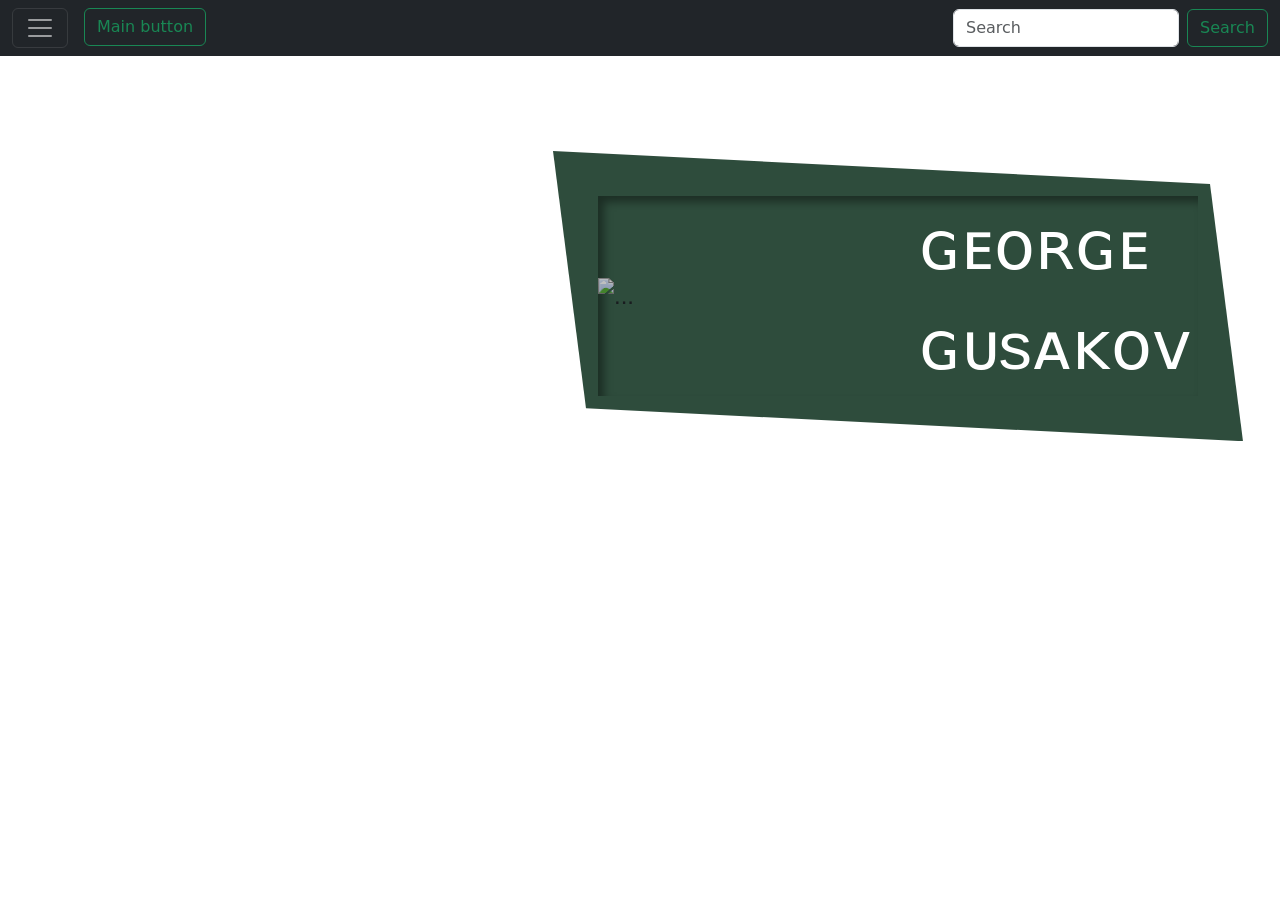
==== index.html @ 3429ca63 "1.1 Version" ====
<!doctype html>
<html lang="ru">
<head>
    <!-- Обязательные метатеги -->
    <meta charset="utf-8">
    <meta name="viewport" content="width=device-width, initial-scale=1">

    <!-- Bootstrap CSS -->
    <link href="https://cdn.jsdelivr.net/npm/bootstrap@5.1.1/dist/css/bootstrap.min.css" rel="stylesheet" integrity="sha384-F3w7mX95PdgyTmZZMECAngseQB83DfGTowi0iMjiWaeVhAn4FJkqJByhZMI3AhiU" crossorigin="anonymous">
    <link href="Main.css" rel="stylesheet">
    <title>Привет мир!</title>
</head>
<body>
<script src="https://cdn.jsdelivr.net/npm/bootstrap@5.1.1/dist/js/bootstrap.bundle.min.js" integrity="sha384-/bQdsTh/da6pkI1MST/rWKFNjaCP5gBSY4sEBT38Q/9RBh9AH40zEOg7Hlq2THRZ" crossorigin="anonymous"></script>

<nav class="navbar navbar-dark bg-dark">
    <div class="collapse" id="navbarToggleExternalContent">
        <div class="bg-dark p-4">
            <h5 class="text-white h4">Collapsed content</h5>
            <span class="text-muted">Toggleable via the navbar brand.</span>
        </div>
    </div>
    <div class="container-fluid">
        <div class="d-flex align-items-start">
            <button class="navbar-toggler" type="button" data-bs-toggle="collapse" data-bs-target="#navbarToggleExternalContent" aria-controls="navbarToggleExternalContent" aria-expanded="false" aria-label="Toggle navigation">
                <span class="navbar-toggler-icon"></span>
            </button>
            <button class="btn btn-outline-success mx-3" type="button">Main button</button>
        </div>
        <form class="d-flex">
            <input class="form-control me-2" type="search" placeholder="Search" aria-label="Search">
            <button class="btn btn-outline-success" type="submit">Search</button>
        </form>
    </div>
</nav>

<div class="container" style="margin-top: 5em;">
    <div class="card-special" style="width: 25em; background-color: #2e4c3c; float: right">
            <img src="images/Facetune_13-10-2020-15-27-39.jpeg" style="filter: brightness(75%)" class="card-img-top" alt="...">
            <div class="card-body">
                <p class="card-text" style="color: white; font-size: 5ch;">ɢᴇᴏʀɢᴇ ɢᴜsᴀᴋᴏᴠ</p>
            </div>
    </div>


</div>




</body>
</html>
---- Main.css ----
body {
    background-image: url(images/fon.jpeg); /* Путь к фоновому изображению */
    background-attachment: fixed; /* Фиксируем фон веб-страницы */
    background-position: center;
    background-size: cover;
}

.card-special{
   background-color: #FFF;
   position: relative;
   margin: 60px auto;
   display: flex;
   align-items: center;
   justify-content: center;
   font-size: 24px;
   font-family: 'Roboto Condensed', sans-serif;
   box-shadow: inset 6px 6px 8px 0 rgba(0,0,0,0.4);
}
.card-special:after,
.card-special:before {
    mix-blend-mode:multiply;
    filter:none;
    z-index: -1;
    content:'';
    width: calc(100% + 90px);
    height: calc(100% + 90px);
    position: absolute;
    animation: card-special 8s ease-in-out infinite;
}
@keyframes card-special {
    0%, 100% {
        clip-path: polygon(0 0, calc(100% - (33px)) calc(0% + (33px)), 100% 100%, calc(0% + (33px)) calc(100% - (33px)));
    }
    50% {
        clip-path: polygon(calc(0% + (33px)) calc(0% + (33px)), 100% 0, calc(100% - (33px)) calc(100% - (33px)), 0 100%);
    }
}
.card-special:after{
    animation-delay: -5s;
    background-color: #2e4c3c;
    clip-path: polygon(0 0, calc(100% - (33px)) calc(0% + (33px)), 100% 100%, calc(0% + (33px)) calc(100% - (33px)));
}
.card-special:before {
    background-color: #ffffff;
    clip-path: polygon(calc(0% + (33px)) calc(0% + (33px)), 100% 0, calc(100% - (33px)) calc(100% - (33px)), 0 100%);
}
.card-special:hover:after{
    animation-delay: 1s;
}
.card-special:hover:before,
.card-special:hover:after {
    animation-duration: 2s;
}
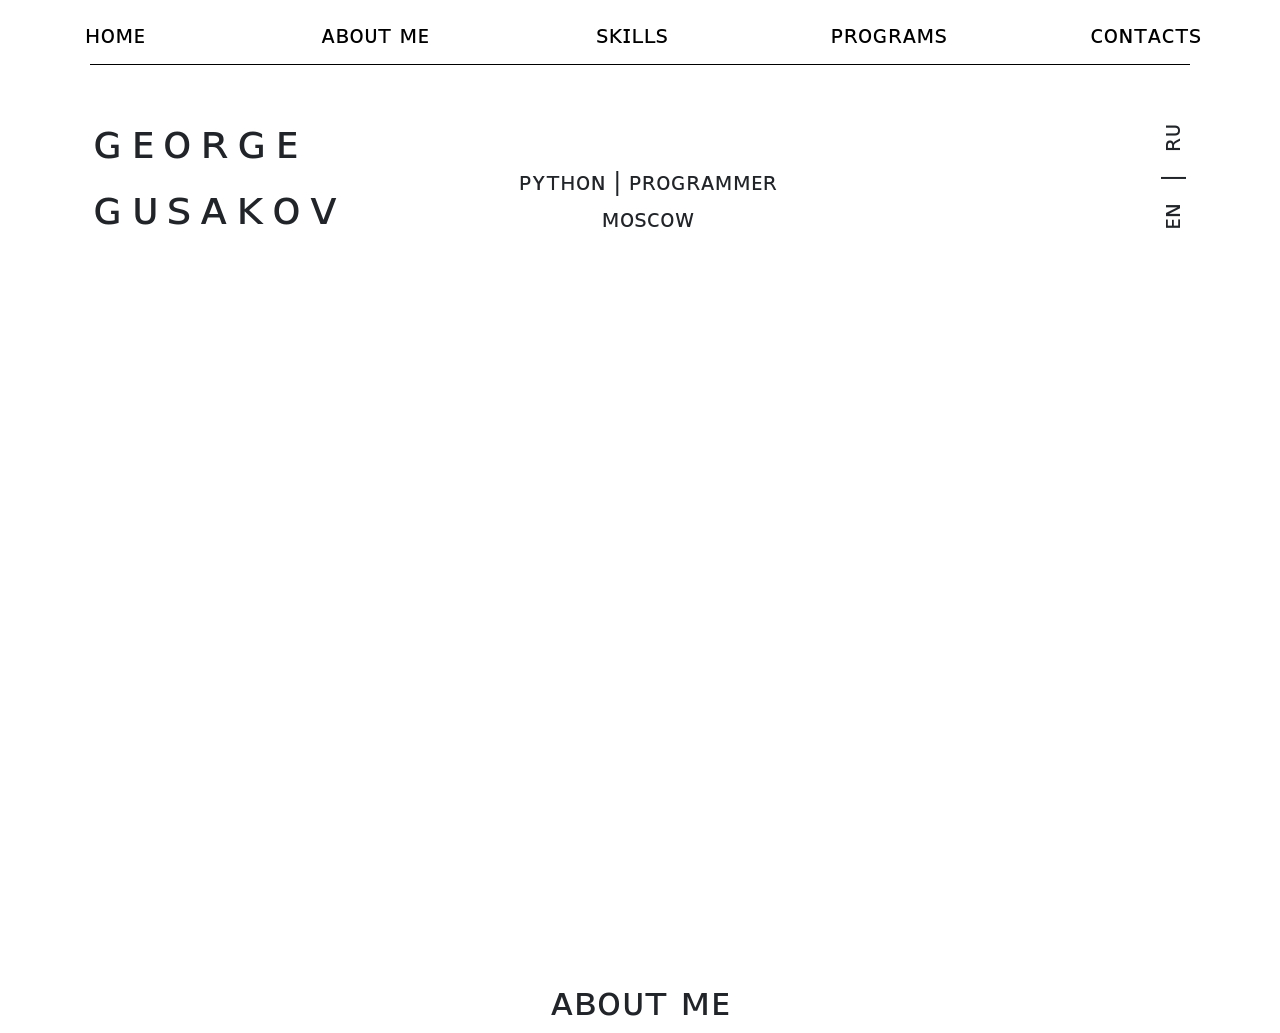
==== commit 9b595cf8: "1.1.1 Version" ====
--- a/index.html
+++ b/index.html
@@ -1,52 +1,61 @@
-<!doctype html>
-<html lang="ru">
+<!DOCTYPE html>
+<html lang="en">
 <head>
-    <!-- Обязательные метатеги -->
+    <!-- Required meta tags -->
     <meta charset="utf-8">
     <meta name="viewport" content="width=device-width, initial-scale=1">
 
     <!-- Bootstrap CSS -->
-    <link href="https://cdn.jsdelivr.net/npm/bootstrap@5.1.1/dist/css/bootstrap.min.css" rel="stylesheet" integrity="sha384-F3w7mX95PdgyTmZZMECAngseQB83DfGTowi0iMjiWaeVhAn4FJkqJByhZMI3AhiU" crossorigin="anonymous">
+    <link href="https://cdn.jsdelivr.net/npm/bootstrap@5.1.3/dist/css/bootstrap.min.css" rel="stylesheet" integrity="sha384-1BmE4kWBq78iYhFldvKuhfTAU6auU8tT94WrHftjDbrCEXSU1oBoqyl2QvZ6jIW3" crossorigin="anonymous">
     <link href="Main.css" rel="stylesheet">
-    <title>Привет мир!</title>
+    <title>ɢᴇᴏʀɢᴇ ɢᴜsᴀᴋᴏᴠ</title>
 </head>
 <body>
-<script src="https://cdn.jsdelivr.net/npm/bootstrap@5.1.1/dist/js/bootstrap.bundle.min.js" integrity="sha384-/bQdsTh/da6pkI1MST/rWKFNjaCP5gBSY4sEBT38Q/9RBh9AH40zEOg7Hlq2THRZ" crossorigin="anonymous"></script>
+<script src="https://cdn.jsdelivr.net/npm/bootstrap@5.1.3/dist/js/bootstrap.bundle.min.js" integrity="sha384-ka7Sk0Gln4gmtz2MlQnikT1wXgYsOg+OMhuP+IlRH9sENBO0LRn5q+8nbTov4+1p" crossorigin="anonymous"></script>
 
-<nav class="navbar navbar-dark bg-dark">
-    <div class="collapse" id="navbarToggleExternalContent">
-        <div class="bg-dark p-4">
-            <h5 class="text-white h4">Collapsed content</h5>
-            <span class="text-muted">Toggleable via the navbar brand.</span>
-        </div>
+<!--Header -->
+<div class="navbar">
+    <div class="navbar_group">
+        <a class="navbar_text" href="#Home" style="margin-left: -0.4rem;">ʜᴏᴍᴇ</a>
     </div>
-    <div class="container-fluid">
-        <div class="d-flex align-items-start">
-            <button class="navbar-toggler" type="button" data-bs-toggle="collapse" data-bs-target="#navbarToggleExternalContent" aria-controls="navbarToggleExternalContent" aria-expanded="false" aria-label="Toggle navigation">
-                <span class="navbar-toggler-icon"></span>
-            </button>
-            <button class="btn btn-outline-success mx-3" type="button">Main button</button>
-        </div>
-        <form class="d-flex">
-            <input class="form-control me-2" type="search" placeholder="Search" aria-label="Search">
-            <button class="btn btn-outline-success" type="submit">Search</button>
-        </form>
+    <div  class="navbar_group">
+    <a class="navbar_text" href="#About">ᴀʙᴏᴜᴛ ᴍᴇ</a>
     </div>
-</nav>
-
-<div class="container" style="margin-top: 5em;">
-    <div class="card-special" style="width: 25em; background-color: #2e4c3c; float: right">
-            <img src="images/Facetune_13-10-2020-15-27-39.jpeg" style="filter: brightness(75%)" class="card-img-top" alt="...">
-            <div class="card-body">
-                <p class="card-text" style="color: white; font-size: 5ch;">ɢᴇᴏʀɢᴇ ɢᴜsᴀᴋᴏᴠ</p>
-            </div>
+    <div class="navbar_group">
+    <a class="navbar_text" href="#Skills">sᴋɪʟʟs</a>
     </div>
+    <div class="navbar_group">
+    <a class="navbar_text" href="#Programs">ᴘʀᴏɢʀᴀᴍs</a>
+    </div>
+    <div class="navbar_group" style="margin-right: 1rem;">
+        <a class="navbar_text" href="#Contacts">ᴄᴏɴᴛᴀᴄᴛs</a>
+    </div>
+</div>
+<div class="navbar_border"></div>
 
 
+<div class="header_welcome" id="Home">
+    <div class="group_welcome">
+        <h1 class="name_welcome" style="margin-top: 1rem;">ɢᴇᴏʀɢᴇ</h1>
+        <h1 class="name_welcome">ɢᴜsᴀᴋᴏᴠ</h1>
+    </div>
+    <div class="group_welcome_about">
+        <h1 class="name_welcome_about">ᴘʏᴛʜᴏɴ | ᴘʀᴏɢʀᴀᴍᴍᴇʀ</h1>
+        <h1 class="name_welcome_about">ᴍᴏsᴄᴏᴡ</h1>
+    </div>
+    <div class="group_welcome_language">
+        <h1 class="name_welcome_language">ʀᴜ</h1>
+        <h1 class="name_welcome_language">|</h1>
+        <h1 class="name_welcome_language">ᴇɴ</h1>
+    </div>
 </div>
 
 
+<div class="img_welcome"></div>
 
+<div class="about_me_group" id="About">
+    <h1 class="about_me_header">ᴀʙᴏᴜᴛ ᴍᴇ</h1>
+</div>
 
 </body>
 </html>
--- a/Main.css
+++ b/Main.css
@@ -1,53 +1,117 @@
-body {
-    background-image: url(images/fon.jpeg); /* Путь к фоновому изображению */
-    background-attachment: fixed; /* Фиксируем фон веб-страницы */
-    background-position: center;
-    background-size: cover;
+.navbar {
+    margin-left: 1%;
+    width: 98%;
+    height: 4rem;
+
 }
 
-.card-special{
-   background-color: #FFF;
-   position: relative;
-   margin: 60px auto;
-   display: flex;
-   align-items: center;
-   justify-content: center;
-   font-size: 24px;
-   font-family: 'Roboto Condensed', sans-serif;
-   box-shadow: inset 6px 6px 8px 0 rgba(0,0,0,0.4);
+.navbar_text {
+    color: #000000;
+    font-size: 150%;
+    text-decoration: none; /* Добавляем подчеркивание при наведении курсора на ссылку */
+    transition: all 77ms;
+    position: absolute;
+    top: 50%;
+    margin-top: -0.625em;
 }
-.card-special:after,
-.card-special:before {
-    mix-blend-mode:multiply;
-    filter:none;
-    z-index: -1;
-    content:'';
-    width: calc(100% + 90px);
-    height: calc(100% + 90px);
-    position: absolute;
-    animation: card-special 8s ease-in-out infinite;
+
+.navbar_border {
+    border-bottom: #000000;
+    border-bottom-width: 1px;
+    border-bottom-style: solid;
+    width: 86%;
+    margin-left: 7%;
 }
-@keyframes card-special {
-    0%, 100% {
-        clip-path: polygon(0 0, calc(100% - (33px)) calc(0% + (33px)), 100% 100%, calc(0% + (33px)) calc(100% - (33px)));
-    }
-    50% {
-        clip-path: polygon(calc(0% + (33px)) calc(0% + (33px)), 100% 0, calc(100% - (33px)) calc(100% - (33px)), 0 100%);
-    }
+
+.navbar_text:hover {
+    letter-spacing: 0.2rem;
+    font-size: 200%;
+    color: #000000;
 }
-.card-special:after{
-    animation-delay: -5s;
-    background-color: #2e4c3c;
-    clip-path: polygon(0 0, calc(100% - (33px)) calc(0% + (33px)), 100% 100%, calc(0% + (33px)) calc(100% - (33px)));
+
+.navbar_group {
+    width: 16.8%;
+    height: 2.5rem;
+    display: flex;
+    justify-content: center; /*Центрирование по горизонтали*/
+    align-items: center;
 }
-.card-special:before {
-    background-color: #ffffff;
-    clip-path: polygon(calc(0% + (33px)) calc(0% + (33px)), 100% 0, calc(100% - (33px)) calc(100% - (33px)), 0 100%);
+
+.header_welcome {
+    margin: 2rem;
+    height: 10rem;
+    margin-left: 6%;
+    width: 88%;
 }
-.card-special:hover:after{
-    animation-delay: 1s;
+
+.group_welcome {
+    float: left;
+    width: 20%;
+    max-height: 10rem;
+    height: 10rem;
+    margin-right: 0;
 }
-.card-special:hover:before,
-.card-special:hover:after {
-    animation-duration: 2s;
+
+.name_welcome {
+    font-size: 3rem;
+    margin-left: 1rem;
+    letter-spacing: 0.5rem;
+    display: block;
 }
+
+.group_welcome_about {
+    float: left;
+    max-height: 6.5rem;
+    margin-top: 3.5rem;
+    width: 60%;
+    height: 10rem;
+    align-content: center;
+    text-align: center;
+}
+
+.name_welcome_about {
+    font-size: 1.5rem;
+    margin-left: 1rem;
+}
+
+
+.group_welcome_language {
+    width: 20%;
+    max-height: 10rem;
+    height: 10rem;
+
+    text-align: center;
+    writing-mode: vertical-rl;
+
+}
+
+.name_welcome_language {
+    display: inline-block;
+    font-size: 1.5rem;
+    margin-left: 1rem;
+    margin-top: 0.5rem;
+    -webkit-transform: rotate(-180deg);
+    -moz-transform: rotate(-180deg);
+    -o-transform: rotate(-180deg);
+    -ms-transform: rotate(-180deg);
+    transform: rotate(-180deg);
+}
+
+.img_welcome {
+    margin: 2rem;
+    height: 33rem;
+    margin-left: 8%;
+    width: 84%;
+    background: url(images/Welcome1.jpeg) no-repeat;
+    background-size: cover ;
+    background-position: top;
+}
+
+.about_me_group {
+    margin-top: 10rem;
+}
+
+.about_me_header {
+    text-align: center;
+}
+
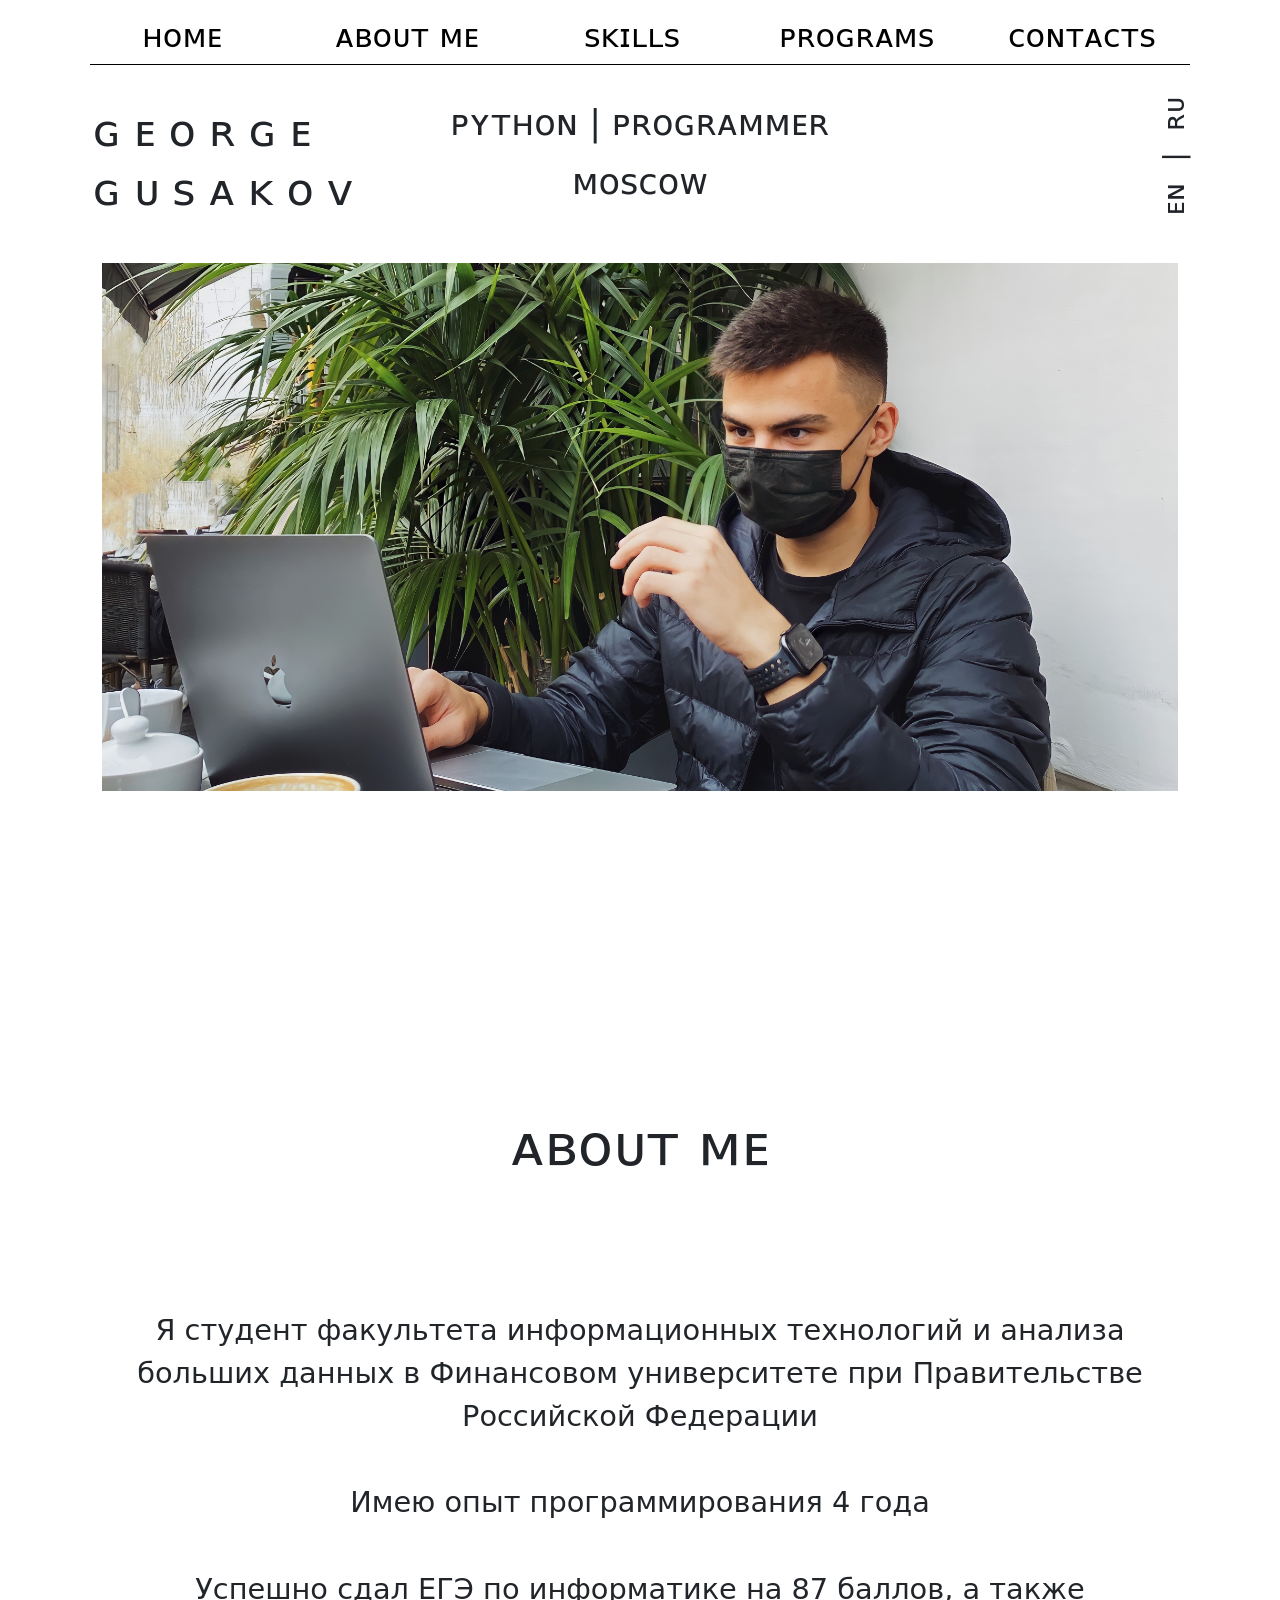
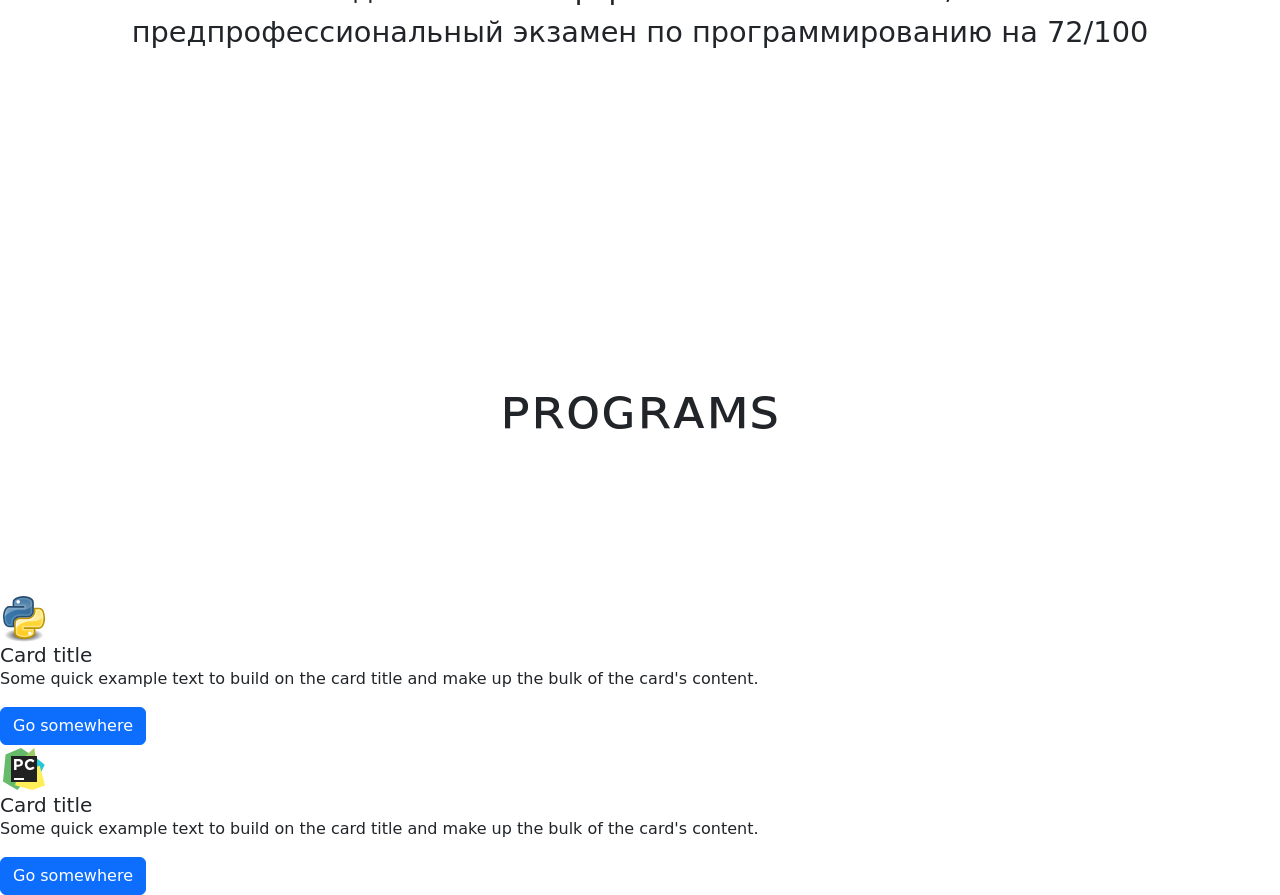
==== commit 657f0660: "1.1.1 Version" ====
--- a/index.html
+++ b/index.html
@@ -16,7 +16,7 @@
 <!--Header -->
 <div class="navbar">
     <div class="navbar_group">
-        <a class="navbar_text" href="#Home" style="margin-left: -0.4rem;">ʜᴏᴍᴇ</a>
+        <a class="navbar_text" href="#Home">ʜᴏᴍᴇ</a>
     </div>
     <div  class="navbar_group">
     <a class="navbar_text" href="#About">ᴀʙᴏᴜᴛ ᴍᴇ</a>
@@ -36,17 +36,17 @@
 
 <div class="header_welcome" id="Home">
     <div class="group_welcome">
-        <h1 class="name_welcome" style="margin-top: 1rem;">ɢᴇᴏʀɢᴇ</h1>
-        <h1 class="name_welcome">ɢᴜsᴀᴋᴏᴠ</h1>
+        <p class="name_welcome">ɢᴇᴏʀɢᴇ</p>
+        <p class="name_welcome">ɢᴜsᴀᴋᴏᴠ</p>
     </div>
     <div class="group_welcome_about">
-        <h1 class="name_welcome_about">ᴘʏᴛʜᴏɴ | ᴘʀᴏɢʀᴀᴍᴍᴇʀ</h1>
-        <h1 class="name_welcome_about">ᴍᴏsᴄᴏᴡ</h1>
+        <p class="name_welcome_about">ᴘʏᴛʜᴏɴ | ᴘʀᴏɢʀᴀᴍᴍᴇʀ</p>
+        <p class="name_welcome_about">ᴍᴏsᴄᴏᴡ</p>
     </div>
     <div class="group_welcome_language">
-        <h1 class="name_welcome_language">ʀᴜ</h1>
-        <h1 class="name_welcome_language">|</h1>
-        <h1 class="name_welcome_language">ᴇɴ</h1>
+        <p class="name_welcome_language">ʀᴜ</p>
+        <p class="name_welcome_language">|</p>
+        <p class="name_welcome_language">ᴇɴ</p>
     </div>
 </div>
 
@@ -54,8 +54,30 @@
 <div class="img_welcome"></div>
 
 <div class="about_me_group" id="About">
-    <h1 class="about_me_header">ᴀʙᴏᴜᴛ ᴍᴇ</h1>
+    <h1 class="block_header">ᴀʙᴏᴜᴛ ᴍᴇ</h1>
+    <p class="about_me_text">Я студент факультета информационных технологий и анализа больших
+        данных в Финансовом университете при Правительстве Российской Федерации<br><br>
+        Имею опыт программирования 4 года<br><br>Успешно сдал ЕГЭ по информатике на 87 баллов,
+        а также предпрофессиональный экзамен по программированию на 72/100</p>
 </div>
 
+<h1 class="block_header">ᴘʀᴏɢʀᴀᴍs</h1>
+<div class="programs_block">
+    <div class="block_programs">
+        <div class="card_program">
+            <img src="images/Python.svg" alt="...">
+            <h5 class="card-title">Card title</h5>
+            <p class="card-text">Some quick example text to build on the card title and make up the bulk of the card's content.</p>
+            <a href="#" class="btn btn-primary">Go somewhere</a>
+        </div>
+        <div class="card_program">
+            <img src="images/PyCharm.svg" alt="...">
+            <h5 class="card-title">Card title</h5>
+            <p class="card-text">Some quick example text to build on the card title and make up the bulk of the card's content.</p>
+            <a href="#" class="btn btn-primary">Go somewhere</a>
+        </div>
+    </div>
+
+</div>
 </body>
 </html>
--- a/Main.css
+++ b/Main.css
@@ -1,13 +1,14 @@
 .navbar {
-    margin-left: 1%;
-    width: 98%;
+    margin-left: 7%;
+    width: 86%;
     height: 4rem;
 
 }
 
+
 .navbar_text {
     color: #000000;
-    font-size: 150%;
+    font-size: calc(0.4em + 2vw);
     text-decoration: none; /* Добавляем подчеркивание при наведении курсора на ссылку */
     transition: all 77ms;
     position: absolute;
@@ -25,7 +26,7 @@
 
 .navbar_text:hover {
     letter-spacing: 0.2rem;
-    font-size: 200%;
+    font-size: calc(0.4em + 3vw);
     color: #000000;
 }
 
@@ -39,57 +40,62 @@
 
 .header_welcome {
     margin: 2rem;
-    height: 10rem;
+    height: calc(5em + 3vw);
     margin-left: 6%;
     width: 88%;
+
 }
 
 .group_welcome {
     float: left;
     width: 20%;
-    max-height: 10rem;
-    height: 10rem;
+    height: 100%;
     margin-right: 0;
 }
 
 .name_welcome {
-    font-size: 3rem;
+    width: 100%;
+    height: 50%;
+    font-size: calc(0.4em + 3vw);
+    margin: 0;
     margin-left: 1rem;
-    letter-spacing: 0.5rem;
-    display: block;
+    letter-spacing: 1vw;
 }
 
 .group_welcome_about {
     float: left;
-    max-height: 6.5rem;
-    margin-top: 3.5rem;
     width: 60%;
-    height: 10rem;
+    height: 100%;
     align-content: center;
     text-align: center;
 }
 
 .name_welcome_about {
-    font-size: 1.5rem;
-    margin-left: 1rem;
+    width: 100%;
+    height: 50%;
+    margin: 0;
+    font-size: calc(0.6em + 2vw);
 }
 
 
 .group_welcome_language {
     width: 20%;
-    max-height: 10rem;
-    height: 10rem;
-
-    text-align: center;
+    height: 100%;
     writing-mode: vertical-rl;
+    display: flex;
+    justify-content: space-between;
+    text-align: justify;
+    text-align-last: justify;
 
 }
 
 .name_welcome_language {
+    margin: 0;
+    line-height: 100%;
+    text-align: center;
     display: inline-block;
-    font-size: 1.5rem;
-    margin-left: 1rem;
-    margin-top: 0.5rem;
+    width: calc(0.6em + 2vw);
+    font-size: calc(0.2em + 2vw);
     -webkit-transform: rotate(-180deg);
     -moz-transform: rotate(-180deg);
     -o-transform: rotate(-180deg);
@@ -98,20 +104,42 @@
 }
 
 .img_welcome {
-    margin: 2rem;
+    margin: 3rem;
     height: 33rem;
     margin-left: 8%;
     width: 84%;
-    background: url(images/Welcome1.jpeg) no-repeat;
+    background: url(images/Welcome1.JPG) no-repeat;
     background-size: cover ;
     background-position: top;
 }
 
 .about_me_group {
-    margin-top: 10rem;
+    margin-top: 25%;
+    margin-bottom: 25%;
 }
 
-.about_me_header {
+.block_header {
     text-align: center;
+    font-size: calc(1.2em + 3vw);
+    margin-bottom: 10%;
 }
 
+.about_me_text {
+    font-size: calc(0.6em + 1.5vw);
+    text-align: center;
+    width: 80%;
+    margin-left: 10%;
+    margin-right: 10%;
+    margin-top: 10%;
+}
+
+.programs_block {
+    height: 100%;
+    width: 80%;
+    margin-left: 10%;
+    display: inline;
+}
+
+.card_program {
+
+}
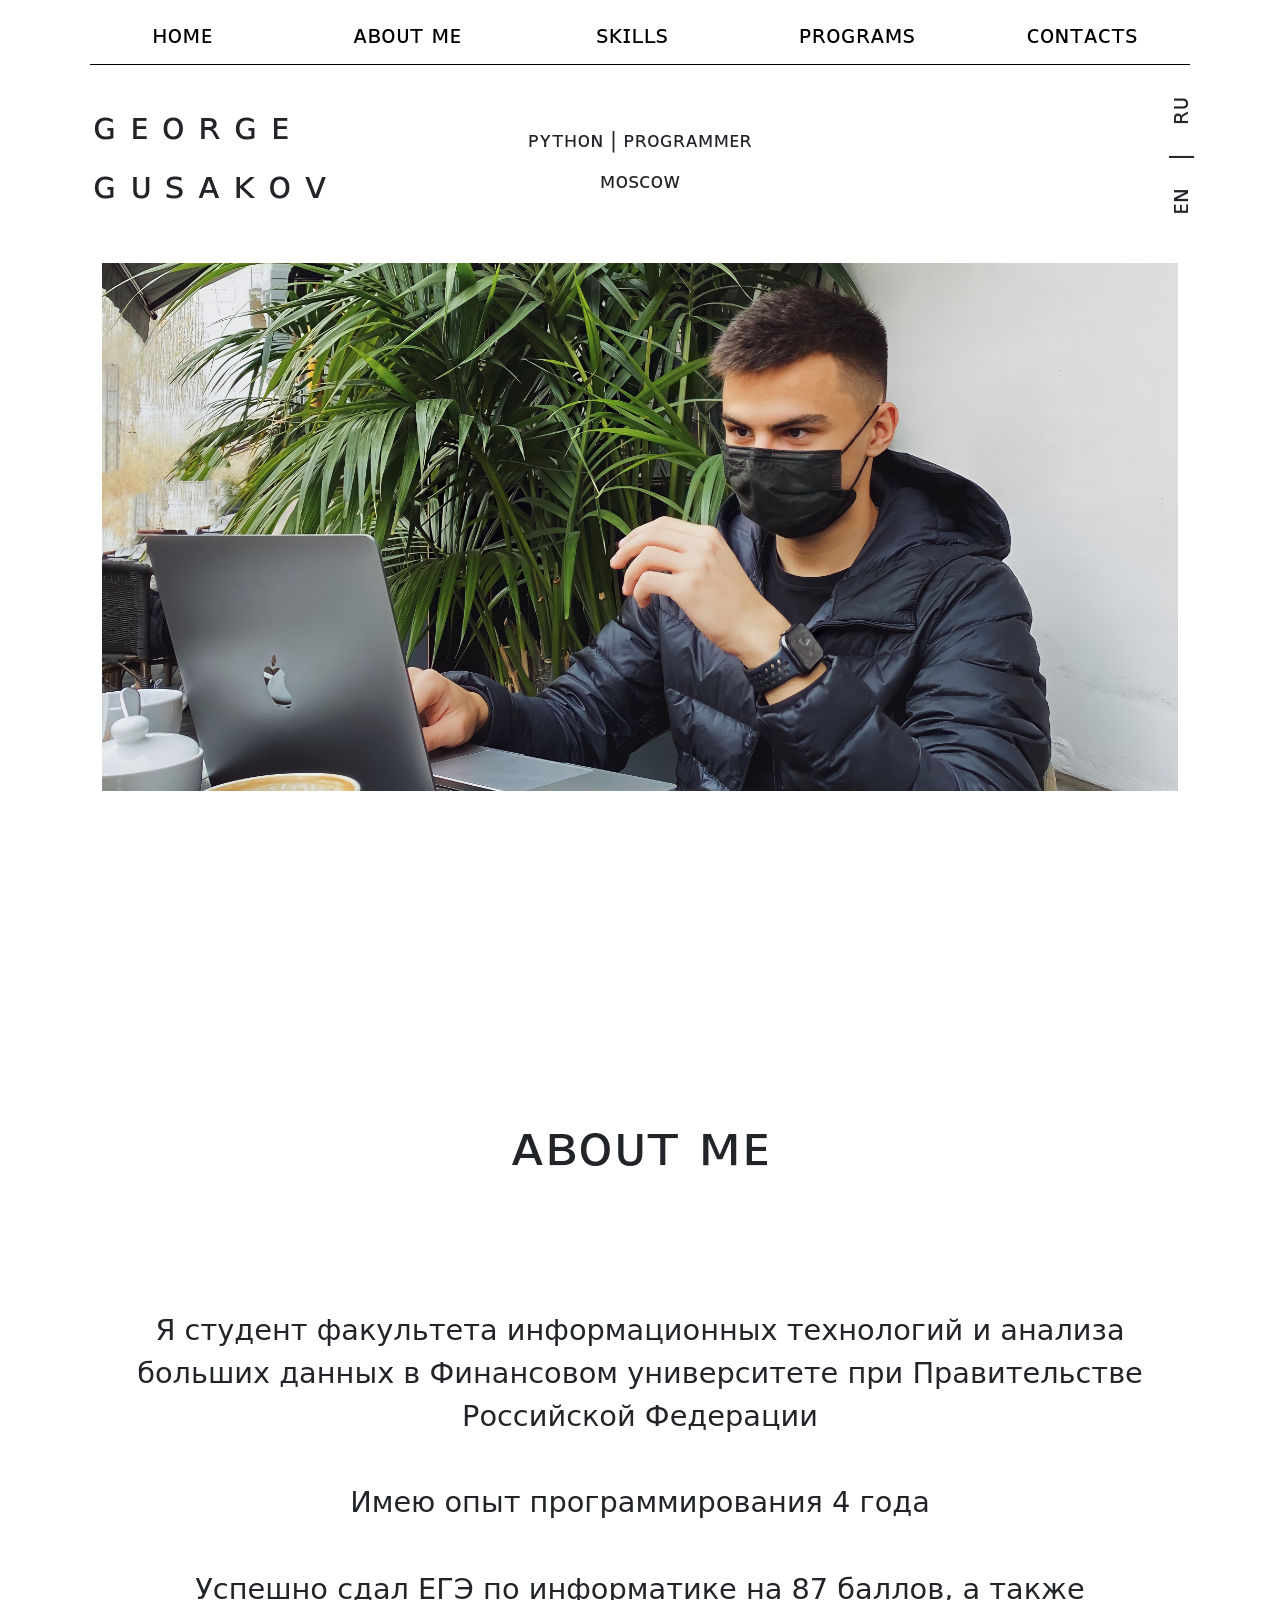
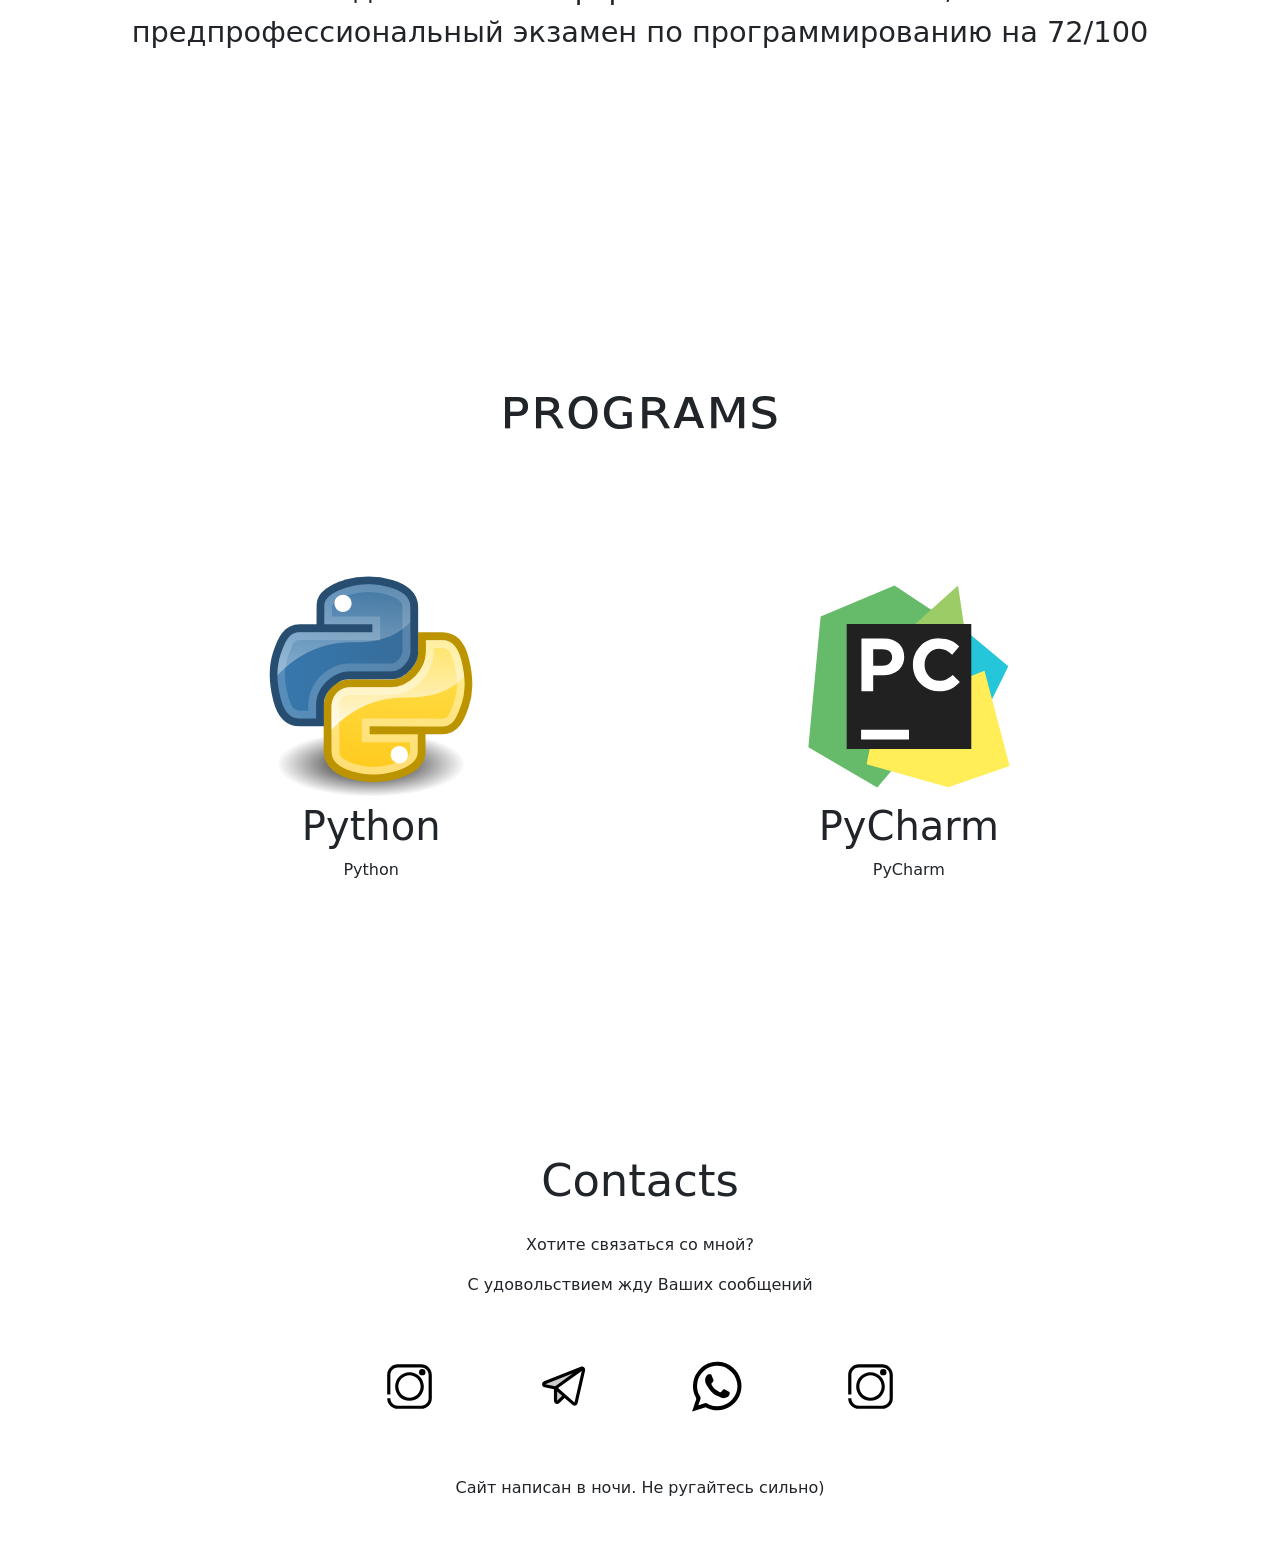
==== commit 9f0e63e3: "1.1.1 Version" ====
--- a/index.html
+++ b/index.html
@@ -13,7 +13,7 @@
 <body>
 <script src="https://cdn.jsdelivr.net/npm/bootstrap@5.1.3/dist/js/bootstrap.bundle.min.js" integrity="sha384-ka7Sk0Gln4gmtz2MlQnikT1wXgYsOg+OMhuP+IlRH9sENBO0LRn5q+8nbTov4+1p" crossorigin="anonymous"></script>
 
-<!--Header -->
+
 <div class="navbar">
     <div class="navbar_group">
         <a class="navbar_text" href="#Home">ʜᴏᴍᴇ</a>
@@ -40,7 +40,7 @@
         <p class="name_welcome">ɢᴜsᴀᴋᴏᴠ</p>
     </div>
     <div class="group_welcome_about">
-        <p class="name_welcome_about">ᴘʏᴛʜᴏɴ | ᴘʀᴏɢʀᴀᴍᴍᴇʀ</p>
+        <p class="name_welcome_about" style="margin-top: 3%">ᴘʏᴛʜᴏɴ | ᴘʀᴏɢʀᴀᴍᴍᴇʀ</p>
         <p class="name_welcome_about">ᴍᴏsᴄᴏᴡ</p>
     </div>
     <div class="group_welcome_language">
@@ -63,21 +63,29 @@
 
 <h1 class="block_header">ᴘʀᴏɢʀᴀᴍs</h1>
 <div class="programs_block">
-    <div class="block_programs">
-        <div class="card_program">
-            <img src="images/Python.svg" alt="...">
-            <h5 class="card-title">Card title</h5>
-            <p class="card-text">Some quick example text to build on the card title and make up the bulk of the card's content.</p>
-            <a href="#" class="btn btn-primary">Go somewhere</a>
-        </div>
-        <div class="card_program">
-            <img src="images/PyCharm.svg" alt="...">
-            <h5 class="card-title">Card title</h5>
-            <p class="card-text">Some quick example text to build on the card title and make up the bulk of the card's content.</p>
-            <a href="#" class="btn btn-primary">Go somewhere</a>
-        </div>
+    <div class="program">
+        <img class="prog_img" src="images/Python.svg">
+        <h1 class="prog_text">Python</h1>
+        <p class="prog_text">Python</p>
     </div>
+    <div class="program">
+        <img class="prog_img" src="images/PyCharm.svg">
+        <h1 class="prog_text">PyCharm</h1>
+        <p class="prog_text">PyCharm</p>
+    </div>
+</div>
 
+<h1 class="block_header" style="margin-bottom: 2%; font-size: calc(1.2em + 2vw)">Contacts</h1>
+<div class="contact_group">
+    <p class="contact_text">Хотите связаться со мной?</p>
+    <p class="contact_text" style="margin-bottom: 5%">С удовольствием жду Ваших сообщений</p>
+    <ul class="conts">
+        <li class="cont"><img src="images/instagram.svg"/></li>
+        <li class="cont"><img src="images/telegram.svg"/></li>
+        <li class="cont"><img src="images/whatsapp.svg"/></li>
+        <li class="cont"><img src="images/instagram.svg"/></li>
+    </ul>
+    <p class="contact_text" style="margin-bottom: 5%">Сайт написан в ночи. Не ругайтесь сильно)</p>
 </div>
 </body>
 </html>
--- a/Main.css
+++ b/Main.css
@@ -1,3 +1,4 @@
+
 .navbar {
     margin-left: 7%;
     width: 86%;
@@ -8,7 +9,7 @@
 
 .navbar_text {
     color: #000000;
-    font-size: calc(0.4em + 2vw);
+    font-size: calc(0.7em + 1vw);
     text-decoration: none; /* Добавляем подчеркивание при наведении курсора на ссылку */
     transition: all 77ms;
     position: absolute;
@@ -26,7 +27,7 @@
 
 .navbar_text:hover {
     letter-spacing: 0.2rem;
-    font-size: calc(0.4em + 3vw);
+    font-size: calc(0.7em + 1.5vw);
     color: #000000;
 }
 
@@ -56,7 +57,7 @@
 .name_welcome {
     width: 100%;
     height: 50%;
-    font-size: calc(0.4em + 3vw);
+    font-size: calc(0.4em + 2.5vw);
     margin: 0;
     margin-left: 1rem;
     letter-spacing: 1vw;
@@ -72,9 +73,9 @@
 
 .name_welcome_about {
     width: 100%;
-    height: 50%;
+    height: 35%;
     margin: 0;
-    font-size: calc(0.6em + 2vw);
+    font-size: calc(0.5em + 1vw);
 }
 
 
@@ -94,8 +95,8 @@
     line-height: 100%;
     text-align: center;
     display: inline-block;
-    width: calc(0.6em + 2vw);
-    font-size: calc(0.2em + 2vw);
+    width: calc(0.4em + 2vw);
+    font-size: calc(0.7em + 1vw);
     -webkit-transform: rotate(-180deg);
     -moz-transform: rotate(-180deg);
     -o-transform: rotate(-180deg);
@@ -135,11 +136,49 @@
 
 .programs_block {
     height: 100%;
-    width: 80%;
-    margin-left: 10%;
-    display: inline;
+    width: 60%;
+    margin-left: 20%;
+    display: flex;
+    justify-content: space-between;
+    margin-bottom: 20%;
 }
 
-.card_program {
+.program {
+    border-width: 0;
+    margin: 0;
+    width: 30%;
+    height: 30%;
+    display: inline-block;
+}
+
+.prog_text {
+    display: flex;
+    justify-content: center;
+}
+
+.prog_img {
+    width: 100%;
+}
+
+.contact_text {
+    display: flex;
+    justify-content: center;
+    font-size: calc(0.2em + 1vw);
+    width: 100%;
+    margin-bottom: 1em;
+}
+
+.conts {
+    display: flex;
+    justify-content: space-between;
+    width: 40%;
+    margin-left: 30%;
+    padding: 0;
+    margin-bottom: 5%;
+}
+
+.cont {
+    list-style: none;
+    width: 10%;
 
 }
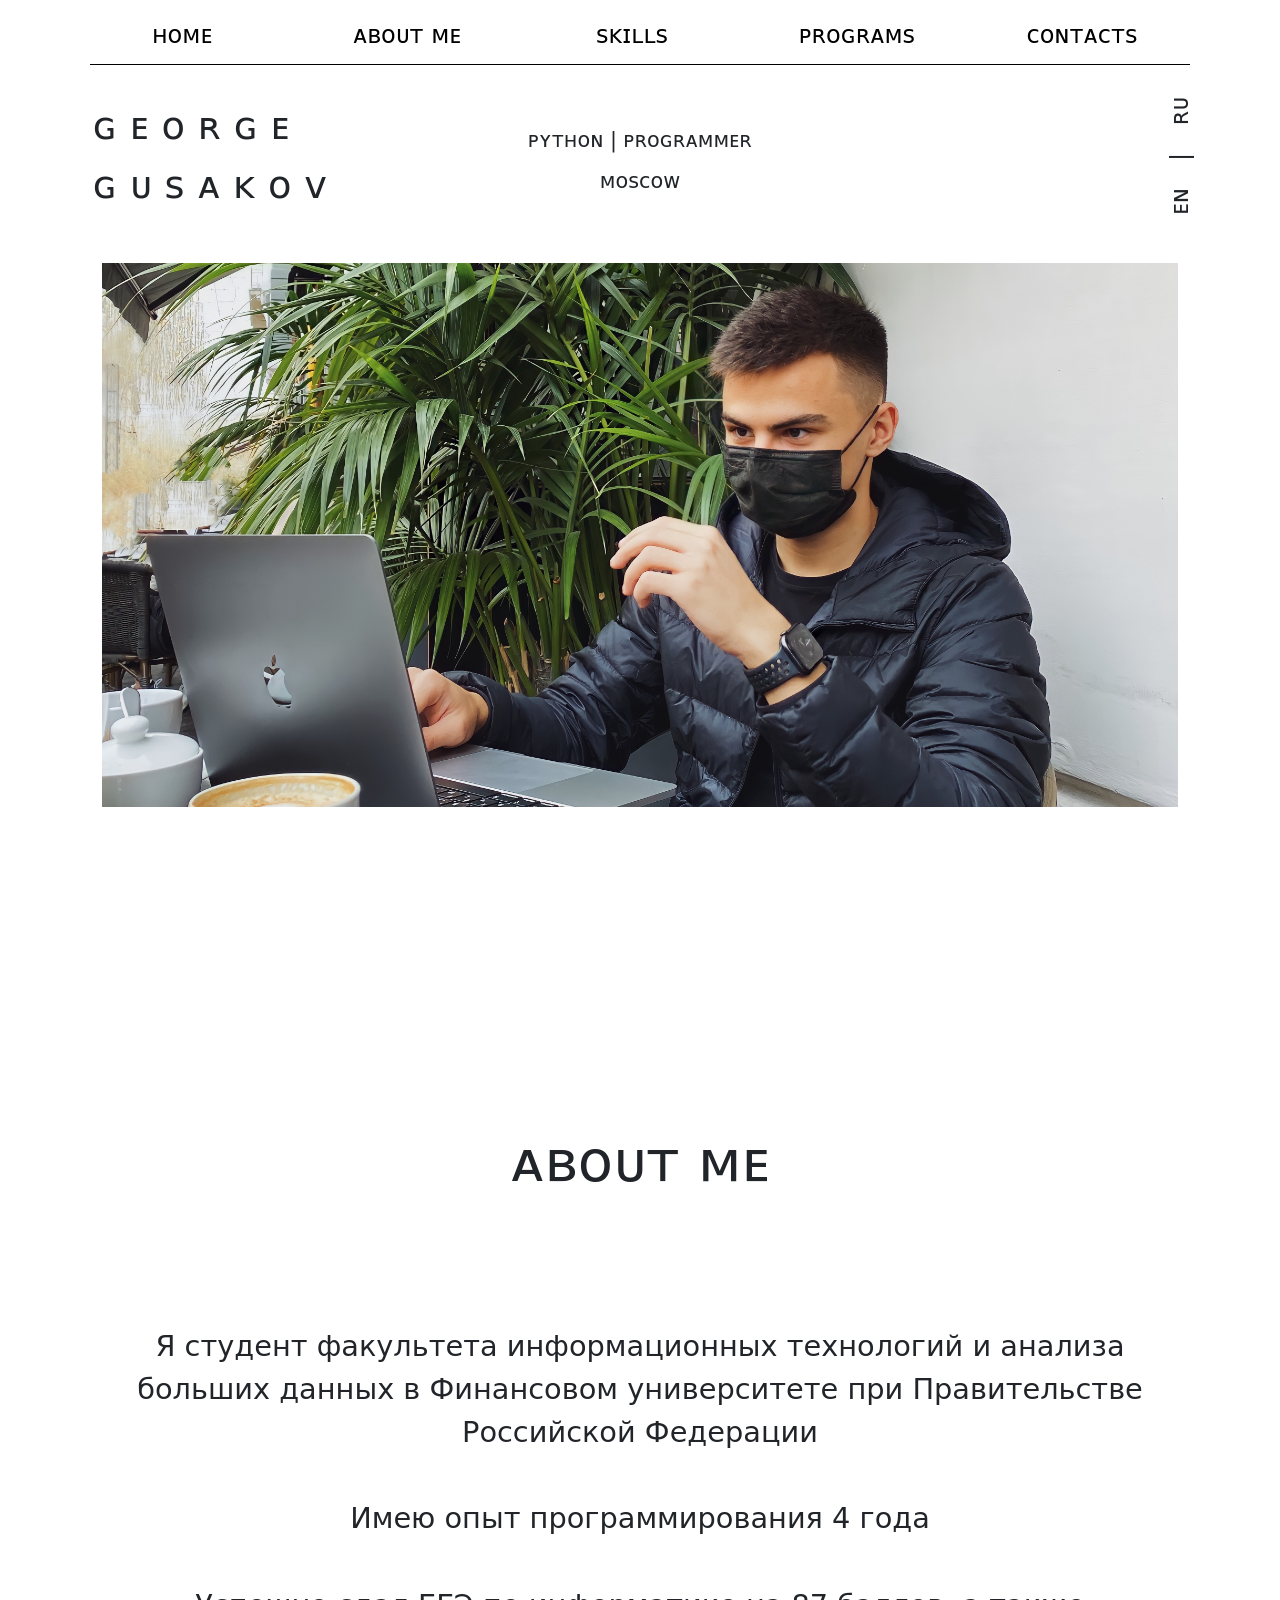
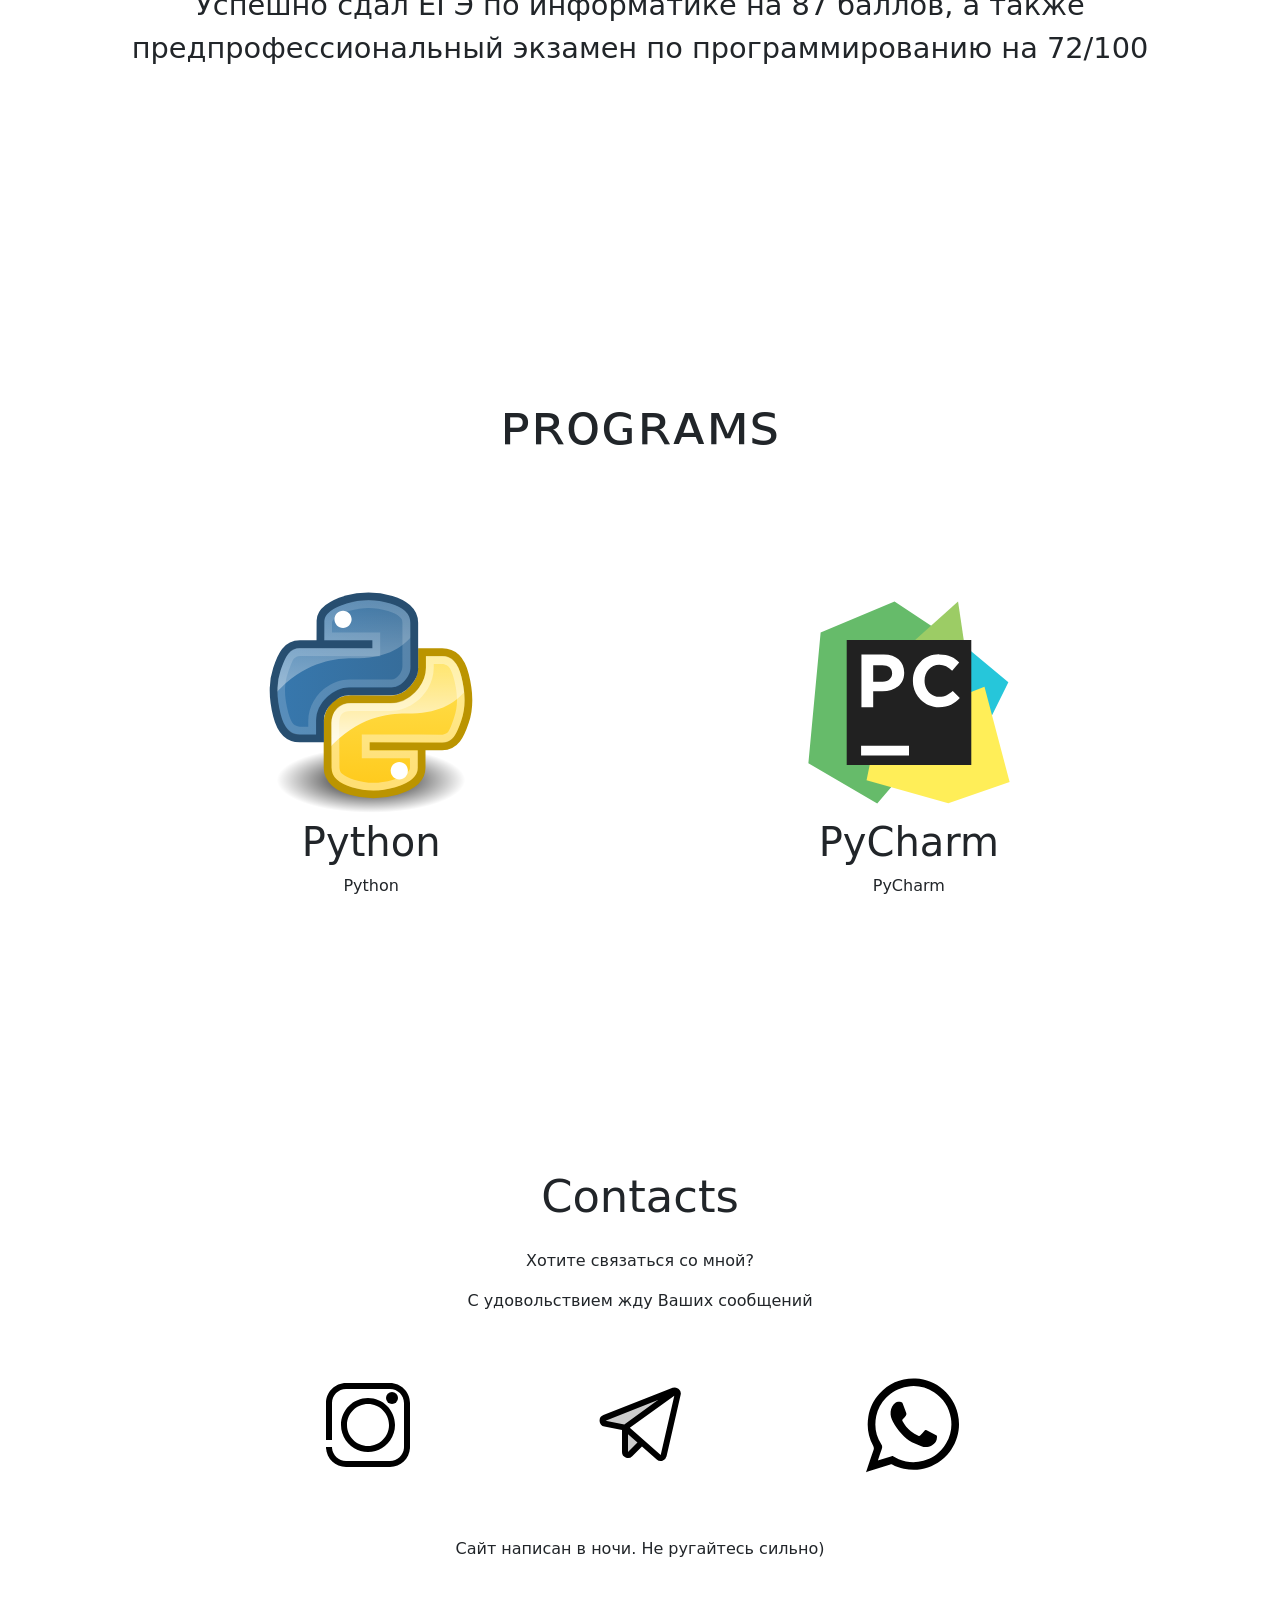
==== commit 51ceba8f: "1.1.1 Version" ====
--- a/index.html
+++ b/index.html
@@ -83,7 +83,6 @@
         <li class="cont"><img src="images/instagram.svg"/></li>
         <li class="cont"><img src="images/telegram.svg"/></li>
         <li class="cont"><img src="images/whatsapp.svg"/></li>
-        <li class="cont"><img src="images/instagram.svg"/></li>
     </ul>
     <p class="contact_text" style="margin-bottom: 5%">Сайт написан в ночи. Не ругайтесь сильно)</p>
 </div>
--- a/Main.css
+++ b/Main.css
@@ -106,7 +106,7 @@
 
 .img_welcome {
     margin: 3rem;
-    height: 33rem;
+    height: calc(2em + 40vw);
     margin-left: 8%;
     width: 84%;
     background: url(images/Welcome1.JPG) no-repeat;
@@ -171,14 +171,15 @@
 .conts {
     display: flex;
     justify-content: space-between;
-    width: 40%;
-    margin-left: 30%;
+    width: 50%;
+    margin-left: 25%;
     padding: 0;
     margin-bottom: 5%;
 }
 
 .cont {
     list-style: none;
-    width: 10%;
+    width: 15%;
+    min-width: 35px;
 
 }
